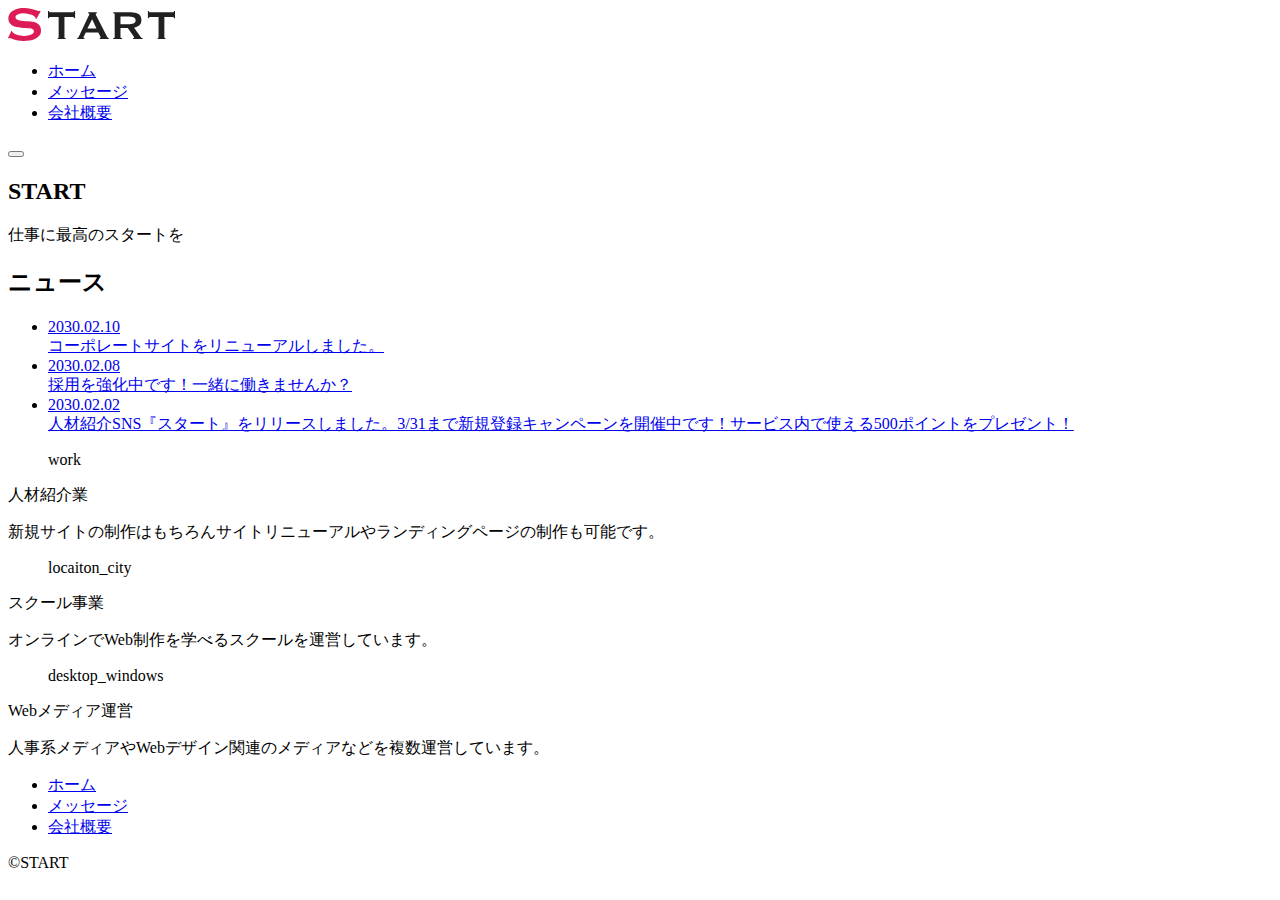
==== index.html @ 378893c8 "first commit" ====
<!DOCTYPE html>
<html lang="ja">
<head>
  <meta charset="UTF-8">
  <meta name="viewport" content="width=device-width, initial-scale=1.0">
  <meta http-equiv="X-UA-Compatible" content="ie=edge">
  <title>START</title>
  <link rel="stylesheet" href="css/destyle.css"/>
  <link rel="stylesheet" href="style.css" />
</head>
<body>
  <div class="wrapper">

    <header class="header">
      <div class="header__logo">
        <a href="index.html">
          <img src="images/logo.svg" alt="START">
        </a>
      </div>

      <div class="header__nav">
        <nav class="gnav">
          <ul class="gnav__list">
            <li class="gnav__item">
              <a class="gnav__link gnav__link--active" href="index.html">ホーム</a>
            </li>
            <li class="gnav__item">
              <a class="gnav__link" href="message.html">メッセージ</a>
            </li>
            <li class="gnav__item">
              <a class="gnav__link" href="company.html">会社概要</a>
            </li>
          </ul>
        </nav>

        <button type="button" id="js-btn-menu" class="btn-menu">
          <span class="btn-menu__line"></span>
        </button>
      </div>
    </header>

    <div class="mv">
      <div class="mv__titleArea">
        <h2 class="mv__title">START</h2>
        <div class="subtitle">仕事に最高のスタートを</div>
      </div>
    </div>

    <main class="content">

      <section class="news">
        <div class="container">
          <div class="news__inner">
            <div class="news__heading">
              <h2 class="heading-primary">ニュース</h2>
            </div>
            <div class="news__body">
              <div class="news__list">
                <ul class="news-list__list">
                  <li class="news-list__item">
                    <a href="#" class="news-list__link">
                      <div class="news-list__date">
                        <time datetime="2023-02-10" class="news__date">2030.02.10</time>
                      </div>
                      <div class="news-list__title">
                        コーポレートサイトをリニューアルしました。
                      </div>
                    </a>
                  </li>
                  <li class="news-list__item">
                    <a href="#" class="news-list__link">
                      <div class="news-list__date">
                        <time datetime="2023-02-08" class="news__date">2030.02.08</time>
                      </div>
                      <div class="news-list__title">
                        採用を強化中です！一緒に働きませんか？
                      </div>
                    </a>
                  </li>
                  <li class="news-list__item">
                    <a href="#" class="news-list__link">
                      <div class="news-list__date">
                        <time datetime="2023-02-02" class="news__date">2030.02.02</time>
                      </div>
                      <div class="news-list__title">
                        人材紹介SNS『スタート』をリリースしました。3/31まで新規登録キャンペーンを開催中です！サービス内で使える500ポイントをプレゼント！
                      </div>
                    </a>
                  </li>
                </ul>
              </div>
            </div>
          </div>
        </div>
      </section>

      <section class="service__body">
        <div class="service-list">

          <div class="service-list__item">
            <figure class="service-item__img-wrapper">
              <span class="service-list__img material-icons-round">work</span>
            </figure>
            <div class="service-list__body">
              <div class="service-list__title">人材紹介業</div>
              <div class="service-list__text">
                <p>
                  新規サイトの制作はもちろんサイトリニューアルやランディングページの制作も可能です。
                </p>
              </div>
            </div>
          </div>
          <div class="service-list__item">
            <figure class="service-item__img-wrapper">
              <span class="service-list__img material-icons-round"></span>locaiton_city
            </figure>
            <div class="service-list__body">
              <div class="service-list__title">スクール事業</div>
              <div class="service-list__text">
                <p>
                 オンラインでWeb制作を学べるスクールを運営しています。
                </p>
              </div>
            </div>
          </div>
          <div class="service-list__item">
            <figure class="service-item__img-wrapper">
              <span class="service-list__img material-icons-round">desktop_windows</span>
            </figure>
            <div class="service-list__body">
              <div class="service-list__title">Webメディア運営</div>
              <div class="service-list__text">
                <p>
                  人事系メディアやWebデザイン関連のメディアなどを複数運営しています。
                </p>
              </div>
            </div>
          </div>

        </div>
      </section>
    </main>
    
    <footer class="footer">
      <div class="container">
        <nav class="footer-nav">
          <ul class="footer-nav__list">
            <li class="footer-nav__item">
              <a class="footer-nav__link" href="index.html">ホーム</a>
            </li>
            <li class="footer-nav__item">
              <a class="footer-nav__link" href="message.html">メッセージ</a>
            </li>
            <li class="footer-nav__item">
              <a class="footer-nav__link" href="company.html">会社概要</a>
            </li>
          </ul>
        </nav>
        
        <div class="footer__copyright">©START</div>
      </div>
    </footer>
  </div>
</body>
</html>
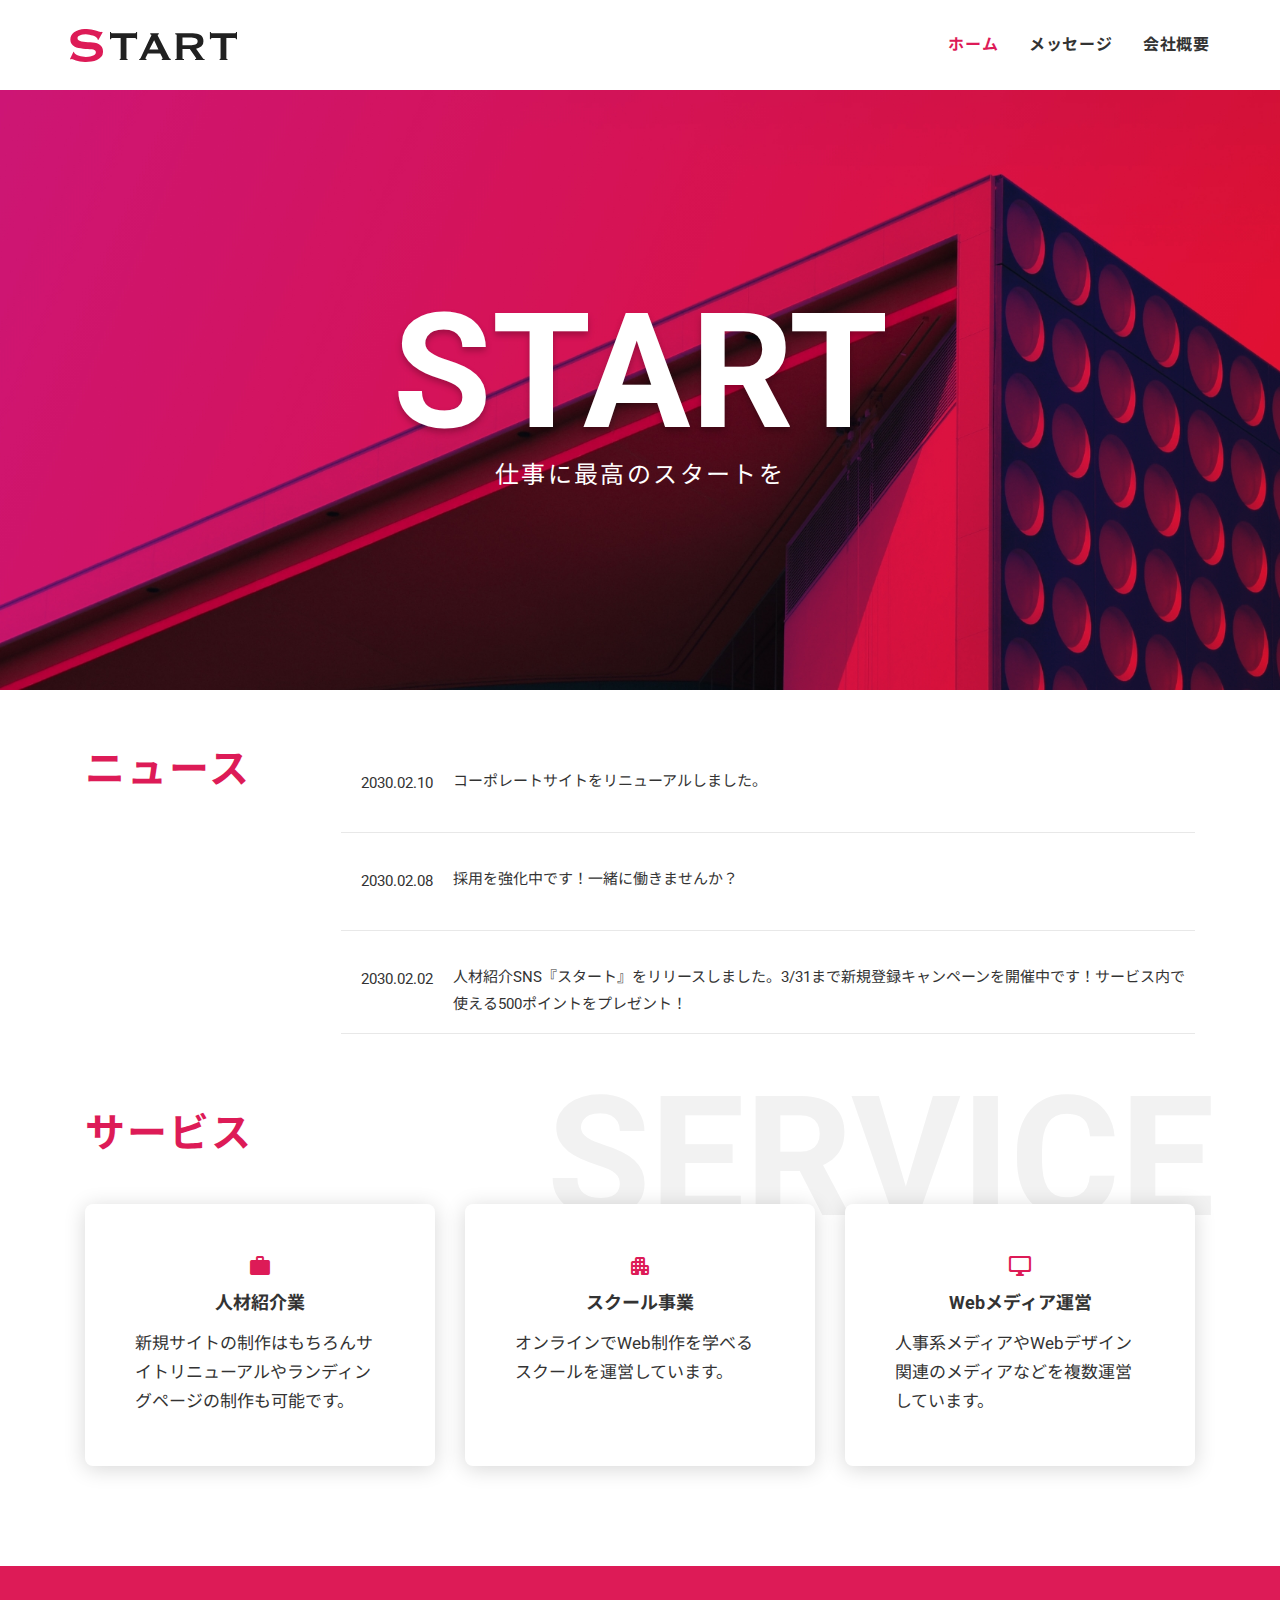
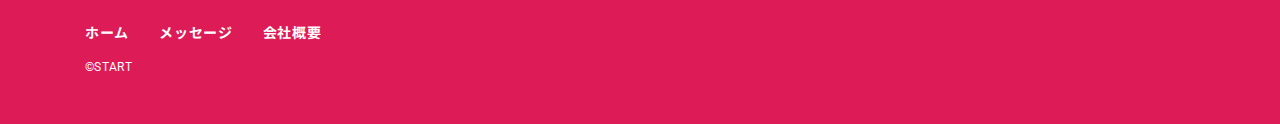
==== commit 3759d967: "index  finish." ====
--- a/index.html
+++ b/index.html
@@ -7,6 +7,12 @@
   <title>START</title>
   <link rel="stylesheet" href="css/destyle.css"/>
   <link rel="stylesheet" href="style.css" />
+  <link rel="preconnect" href="https://fonts.googleapis.com">
+  <link rel="preconnect" href="https://fonts.gstatic.com" crossorigin>
+  <link
+  href="https://fonts.googleapis.com/css2?family=Noto+Sans+JP:wght@500;700&family=Roboto:wght@400;700&display=swap"
+  rel="stylesheet">
+  <link href="https://fonts.googleapis.com/icon?family=Material+Icons+Round" rel="stylesheet">
 </head>
 <body>
   <div class="wrapper">
@@ -93,54 +99,61 @@
           </div>
         </div>
       </section>
+      <section class="service">
+        <div class="container">
+          <div class="service__heading">
+            <h2 class="heading-primary">サービス</h2>
+          </div>
+          <div class="service__body">
+            <div class="service-list">
 
-      <section class="service__body">
-        <div class="service-list">
-
-          <div class="service-list__item">
-            <figure class="service-item__img-wrapper">
-              <span class="service-list__img material-icons-round">work</span>
-            </figure>
-            <div class="service-list__body">
-              <div class="service-list__title">人材紹介業</div>
-              <div class="service-list__text">
-                <p>
-                  新規サイトの制作はもちろんサイトリニューアルやランディングページの制作も可能です。
-                </p>
+              <div class="service-list__item">
+                <figure class="service-item__img-wrapper">
+                  <span class="service-list__img material-icons-round">work</span>
+                </figure>
+                <div class="service-list__body">
+                  <div class="service-list__title">人材紹介業</div>
+                  <div class="service-list__text">
+                    <p>
+                      新規サイトの制作はもちろんサイトリニューアルやランディングページの制作も可能です。
+                    </p>
+                  </div>
+                </div>
               </div>
-            </div>
-          </div>
-          <div class="service-list__item">
-            <figure class="service-item__img-wrapper">
-              <span class="service-list__img material-icons-round"></span>locaiton_city
-            </figure>
-            <div class="service-list__body">
-              <div class="service-list__title">スクール事業</div>
-              <div class="service-list__text">
-                <p>
-                 オンラインでWeb制作を学べるスクールを運営しています。
-                </p>
+              <div class="service-list__item">
+                <figure class="service-item__img-wrapper">
+                 <span class="service-list__img material-icons-round">apartment</span>
+                </figure>
+                <div class="service-list__body">
+                  <div class="service-list__title">スクール事業</div>
+                  <div class="service-list__text">
+                    <p>
+                     オンラインでWeb制作を学べるスクールを運営しています。
+                    </p>
+                  </div>
+                </div>
               </div>
-            </div>
-          </div>
-          <div class="service-list__item">
-            <figure class="service-item__img-wrapper">
-              <span class="service-list__img material-icons-round">desktop_windows</span>
-            </figure>
-            <div class="service-list__body">
-              <div class="service-list__title">Webメディア運営</div>
-              <div class="service-list__text">
-                <p>
-                  人事系メディアやWebデザイン関連のメディアなどを複数運営しています。
-                </p>
+              <div class="service-list__item">
+                <figure class="service-item__img-wrapper">
+                  <span class="service-list__img material-icons-round">desktop_windows</span>
+                </figure>
+                <div class="service-list__body">
+                  <div class="service-list__title">Webメディア運営</div>
+                  <div class="service-list__text">
+                    <p>
+                      人事系メディアやWebデザイン関連のメディアなどを複数運営しています。
+                    </p>
+                  </div>
+                </div>
               </div>
             </div>
           </div>
 
         </div>
       </section>
+
     </main>
-    
+
     <footer class="footer">
       <div class="container">
         <nav class="footer-nav">
@@ -156,7 +169,7 @@
             </li>
           </ul>
         </nav>
-        
+
         <div class="footer__copyright">©START</div>
       </div>
     </footer>
--- a/style.css
+++ b/style.css
@@ -0,0 +1,300 @@
+* {
+  margin: 0;
+  padding: 0;
+  box-sizing: border-box;
+}
+
+:root {
+  --link-color: #349bf4;
+  --main-color: #dd1b57;
+  --text-color: #333;
+}
+
+
+
+body {
+  font-size: 16px;
+  color: #333;
+   font-family: "Roboto", "Noto Sans JP", Arial, "Hiragino Kaku Gothic ProN",
+  "Hiragino Sans", Meiryo, sans-serif;
+}
+
+
+.header {
+  display: flex;
+  align-items: center;
+  justify-content: space-between;
+  height: 90px;
+  padding: 30px 70px;
+}
+
+.header__logo {
+  line-height: 1;
+}
+
+a {
+  text-decoration: underline;
+  color: var(--link-color);
+}
+
+nav {
+  display: block;
+}
+
+img  {
+  max-width: 100%;
+  height: auto;
+  vertical-align: bottom;
+}
+
+.wrapper {
+  overflow: hidden;
+}
+
+.container {
+  max-width: 1170px;
+  margin: 0 auto;
+  padding: 0 30px;
+}
+
+.content {
+  display: grid;
+  padding: 60px 0 100px;
+  row-gap: 80px;
+}
+
+
+.gnav ul {
+  list-style: none;
+}
+
+.gnav__list {
+  display: flex;
+  position: relative;
+  align-items: center;
+  justify-content: center;
+  column-gap: 30px;
+}
+
+
+.gnav__item {
+  font-size: 16px;
+  font-weight: bold;
+  line-height: 1;
+  letter-spacing: 0.05em;
+}
+
+.gnav__link {
+  color: #333;
+  text-decoration: none;
+}
+
+.gnav__link--active {
+  color: #dd1b57;
+}
+
+.btn-menu {
+  display: none;
+}
+
+.mv {
+  display: flex;
+  align-items: center;
+  justify-content: center;
+  height: 600px;
+  background-image: url(images/pc_mv.jpg);
+  background-repeat: no-repeat;
+  background-position: center center;
+  background-size: cover;
+}
+
+.mv__titleArea {
+  color: #fff;
+  text-align: center;
+}
+.mv__title {
+  font-size: 160px;
+  font-weight: bold;
+  line-height: 1;
+  text-shadow: 0 4px 6px rgb(0 0 0 / 25%);
+  margin-bottom:  10px;
+}
+
+.subtitle {
+  font-size: 24px;
+  line-height: 1;
+  letter-spacing: 0.1em;
+}
+
+.content {
+  display: grid;
+  padding: 60px 0 100px;
+  row-gap: 80px;
+}
+
+section {
+  display: block;
+}
+
+.container {
+  max-width: 1170px;
+  margin: 0 auto;
+  padding: 0 30px;
+}
+
+.news__inner {
+  display: flex;
+  column-gap: 90px;
+}
+
+.heading-primary {
+  font-size: 40px;
+  font-weight: bold;
+  line-height: 1;
+  letter-spacing: 0.05em;
+  color: #dd1b57;
+}
+.news__body {
+  flex: 1;
+}
+
+
+.news__list ul {
+  margin: 0;
+  padding: 0;
+  list-style: none;
+}
+
+.news-list__item {
+  font-size: 15px;
+  line-height: 1.8;
+  margin-bottom: 15px;
+  padding-bottom: 15px;
+  border-bottom: 1px solid #e8e8e8;
+}
+
+.news-list__item:last-child {
+  margin-bottom: 0;
+}
+
+.news-list__link {
+  display: flex;
+  color: #333;
+  text-decoration: none;
+}
+
+.news-list__link:hover {
+  color: #dd1b57;
+}
+
+.news-list__title {
+  font-size: 15px;
+  line-height: 1.8em;
+  margin-top: 18px;
+}
+
+.news-list__date {
+  margin: 20px;
+}
+
+.service__heading {
+  position: relative;
+  margin-bottom: 50px;
+}
+
+.service__heading::before {
+  display: block;
+  content: "SERVICE";
+  position: absolute;
+  top: -40px;
+  right: -20px;
+  z-index: -1;
+  font-size: 168px;
+  font-weight: bold;
+  line-height: 1;
+  color: #f2f2f2;
+}
+
+.service-list {
+  display: grid;
+  column-gap: 30px;
+  grid-template-columns: repeat(3,1fr);
+}
+
+.service-list__item {
+  padding: 50px;
+  border-radius: 8px;
+  background-color: #fff;
+  box-shadow: 0 3px 21px rgba(0, 0, 0, 0.16);
+}
+
+.service-item__img-wrapper {
+  text-align: center;
+  margin-bottom: 10px;
+}
+
+.service-list__img {
+  font-size: 48px;
+  color: var(--main-color);
+  vertical-align: bottom;
+}
+
+.service-list__title {
+  font-size: 18px;
+  font-weight: bold;
+  text-align: center;
+}
+
+.service-list__text {
+  font-size: 17px;
+  line-height: 1.7;
+  margin-top: 15px;
+}
+
+.footer {
+  color: #fff;
+  padding: 60px 20px 50px;
+  background-color: var(--main-color);
+}
+
+.footer-nav {
+  margin-bottom: 20px;
+}
+
+.footer-nav__list {
+  display: flex;
+  column-gap: 30px;
+  list-style: none;
+}
+
+.footer-nav__item {
+  font-size: 14px;
+  font-weight: bold;
+  line-height: 1;
+  letter-spacing: 0.05em;
+}
+
+.footer-nav__link {
+  color: #fff;
+  text-decoration: none;
+
+}
+
+
+.footer__copyright {
+  font-size: 12px;
+  letter-spacing: 0.03em;
+}
+
+
+
+
+
+
+
+
+
+
+
+
+
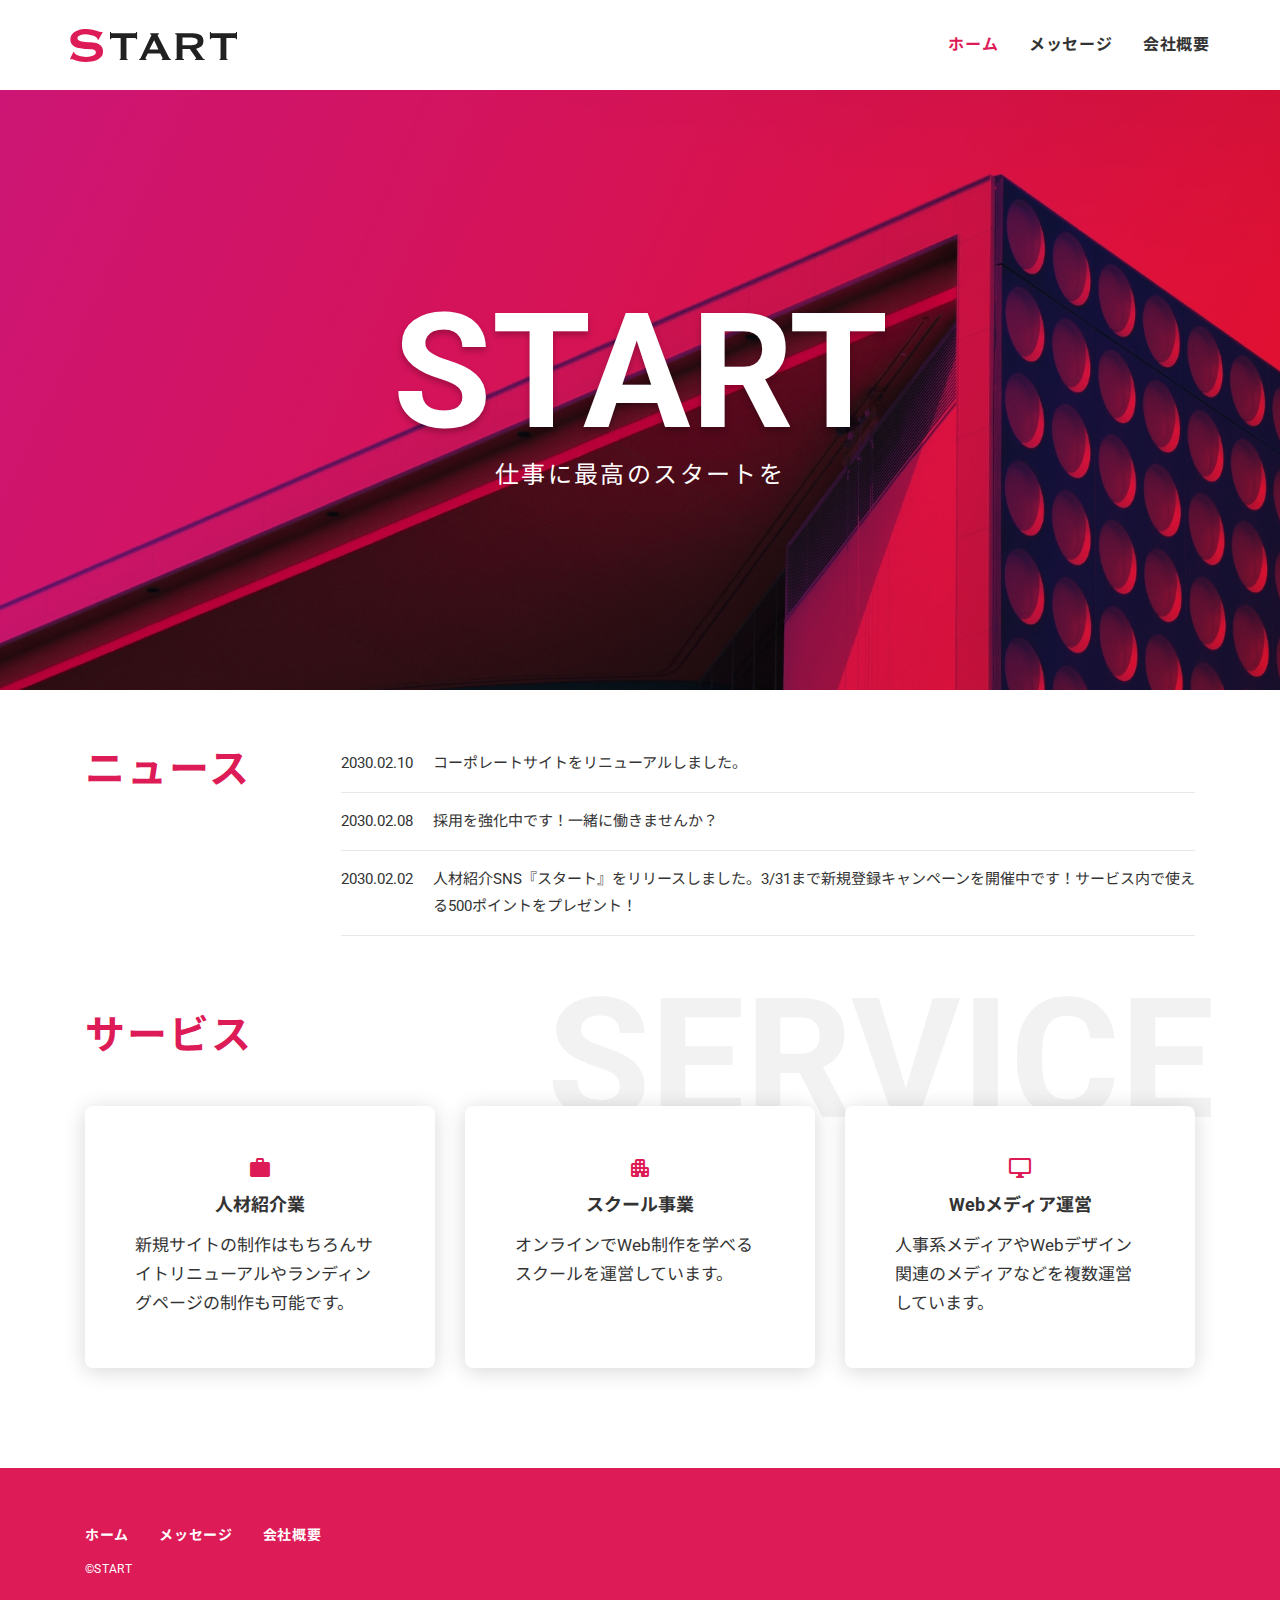
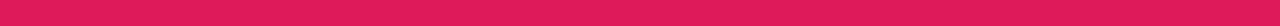
==== commit 3b93c789: "message, company finish" ====
--- a/index.html
+++ b/index.html
@@ -16,14 +16,12 @@
 </head>
 <body>
   <div class="wrapper">
-
     <header class="header">
       <div class="header__logo">
         <a href="index.html">
           <img src="images/logo.svg" alt="START">
         </a>
       </div>
-
       <div class="header__nav">
         <nav class="gnav">
           <ul class="gnav__list">
@@ -38,22 +36,18 @@
             </li>
           </ul>
         </nav>
-
         <button type="button" id="js-btn-menu" class="btn-menu">
           <span class="btn-menu__line"></span>
         </button>
       </div>
     </header>
-
     <div class="mv">
       <div class="mv__titleArea">
         <h2 class="mv__title">START</h2>
         <div class="subtitle">仕事に最高のスタートを</div>
       </div>
     </div>
-
     <main class="content">
-
       <section class="news">
         <div class="container">
           <div class="news__inner">
@@ -106,7 +100,6 @@
           </div>
           <div class="service__body">
             <div class="service-list">
-
               <div class="service-list__item">
                 <figure class="service-item__img-wrapper">
                   <span class="service-list__img material-icons-round">work</span>
@@ -148,12 +141,9 @@
               </div>
             </div>
           </div>
-
         </div>
       </section>
-
     </main>
-
     <footer class="footer">
       <div class="container">
         <nav class="footer-nav">
@@ -169,7 +159,6 @@
             </li>
           </ul>
         </nav>
-
         <div class="footer__copyright">©START</div>
       </div>
     </footer>
--- a/style.css
+++ b/style.css
@@ -87,6 +87,10 @@
 .gnav__link {
   color: #333;
   text-decoration: none;
+}
+
+.gnav__link:hover{
+  color: var(--main-color);
 }
 
 .gnav__link--active {
@@ -165,6 +169,7 @@
   list-style: none;
 }
 
+
 .news-list__item {
   font-size: 15px;
   line-height: 1.8;
@@ -190,11 +195,10 @@
 .news-list__title {
   font-size: 15px;
   line-height: 1.8em;
-  margin-top: 18px;
 }
 
 .news-list__date {
-  margin: 20px;
+  margin-right: 20px;
 }
 
 .service__heading {
@@ -286,15 +290,116 @@
   letter-spacing: 0.03em;
 }
 
-
-
-
-
-
-
-
-
-
-
-
-
+/*下層ページ:meassge*/
+
+.page-header {
+  display: flex;
+  align-items: center;
+  justify-content: center;
+  height: 190px;
+  background-image: url(images/pc_header.jpg);
+  background-repeat: no-repeat;
+  background-position: center center;
+  background-size: cover;
+}
+
+.page-header__titleArea {
+  color: #fff;
+  text-align: center;
+}
+
+.page-header__title {
+  font-size: 40px;
+  font-weight: bold;
+  line-height: 1;
+  letter-spacing: 0.1em;
+}
+
+.message {
+  max-width: 850px;
+  margin: 0 auto;
+}
+
+.message__title {
+  font-size: 40px;
+  font-weight: bold;
+  line-height: 1.5;
+  letter-spacing: 0.05em;
+  color: var(--main-color);
+  text-align: center;
+  margin-bottom: 20px;
+}
+
+.message__subtitle {
+  font-size: 18px;
+  line-height: 1.6;
+  letter-spacing: 0.05em;
+  text-align: center;
+  margin-bottom: 40px;
+}
+
+.ceo-message__img-wrapper{
+  width: 100px;
+  margin: 0 25px 15px 0;
+  float: left;
+}
+
+.ceo-message__img {
+  border-radius: 50%;
+}
+
+.ceo-message__text {
+  line-height: 1.6;
+  letter-spacing: 0.05em;
+}
+
+.ceo-message__text a {
+  color: var(--link-color);
+}
+
+
+/*下層ページ company*/
+
+.table-type01 {
+  width: 100%;
+  font-size: 15px;
+  border-collapse: collapse;
+  border-spacing: 0;
+}
+
+.table-type01 tr {
+  border-bottom: solid 1px #ddd;
+}
+
+.table-type01 th,
+.table-type01 td {
+  text-align: left;
+  padding: 30px;
+}
+
+.table-type01 th {
+  width: 20%;
+}
+
+/*.table-type01 p:not(:last-child) {*/
+/*  margin-bottom: 10px;*/
+/*}*/
+
+/*.table-type01 ul {*/
+/*  margin-left: 20px;*/
+/*}*/
+
+.company-info__table {
+  margin-bottom: 50px;
+}
+
+.company-info__map iframe {
+  height: 400px;
+}
+
+.company-info__map-link {
+  font-size: 14px;
+  text-align: right;
+  margin-top: 20px;
+}
+
